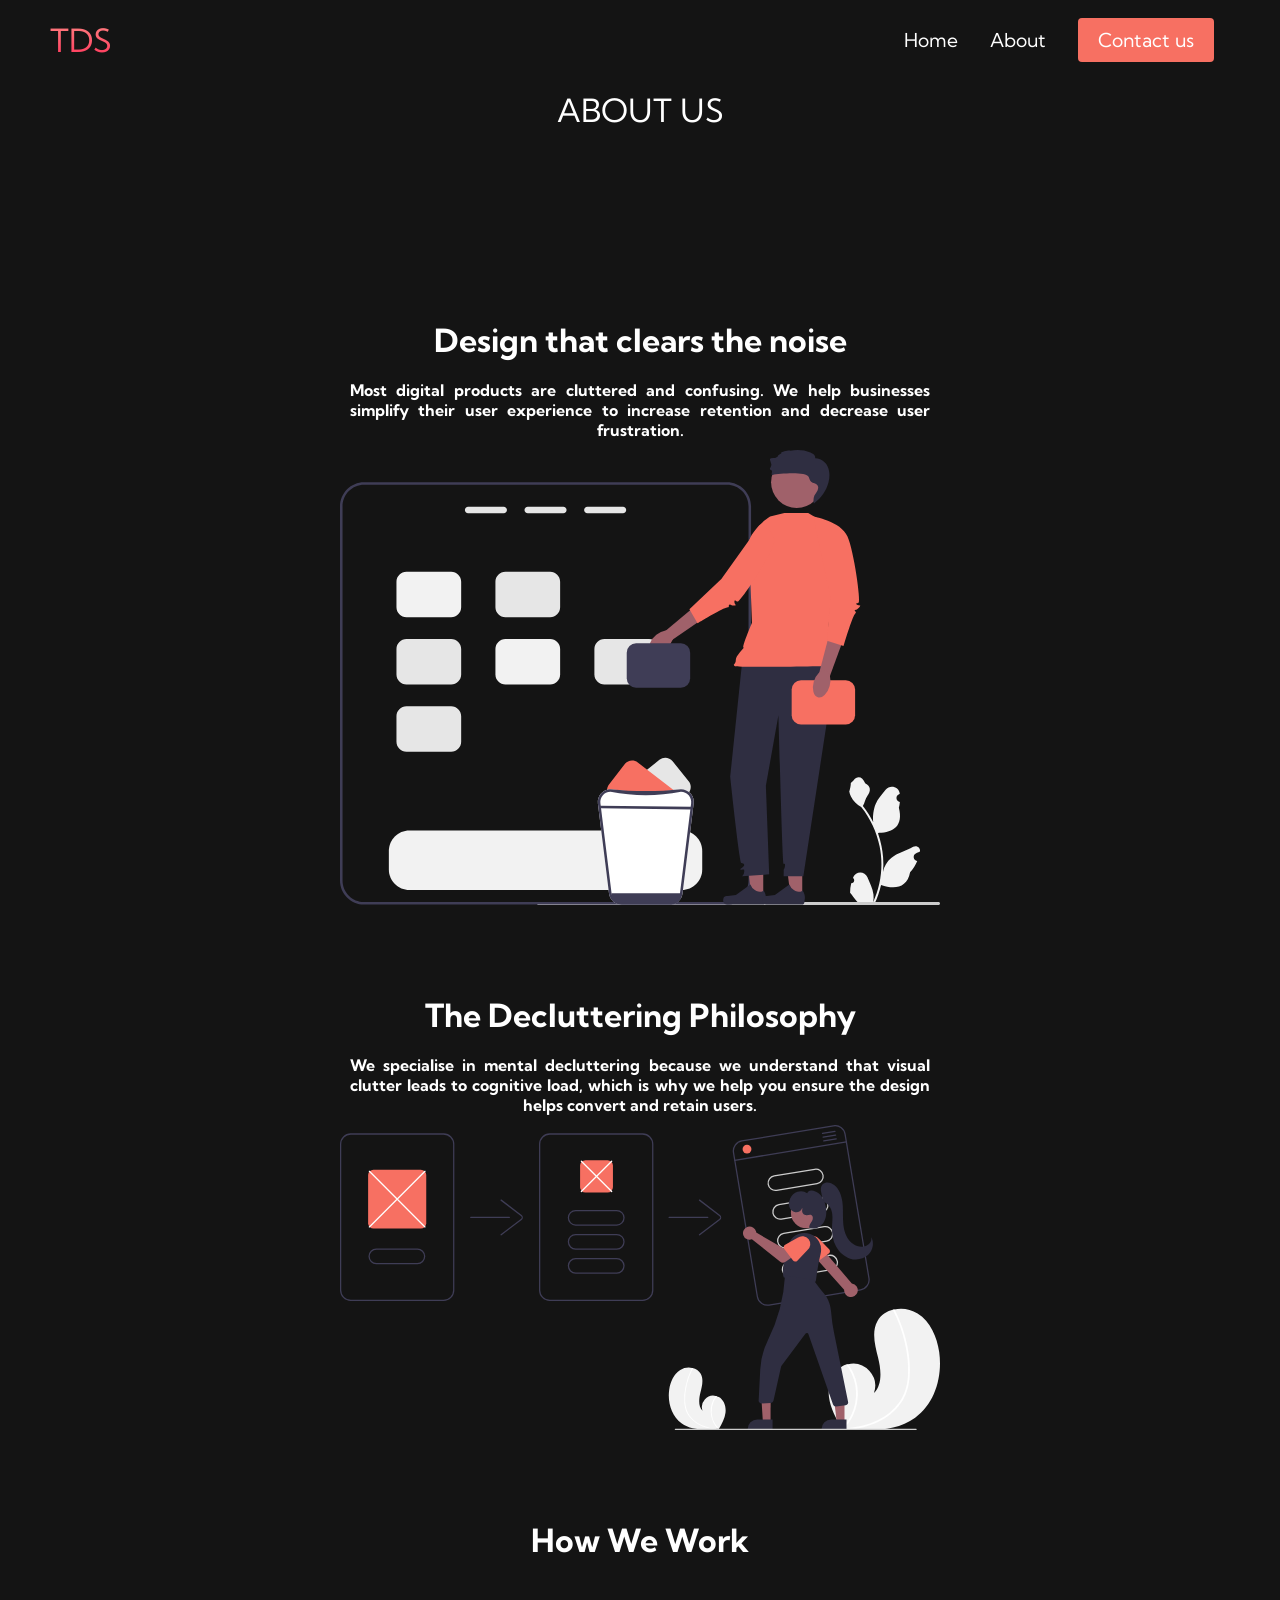
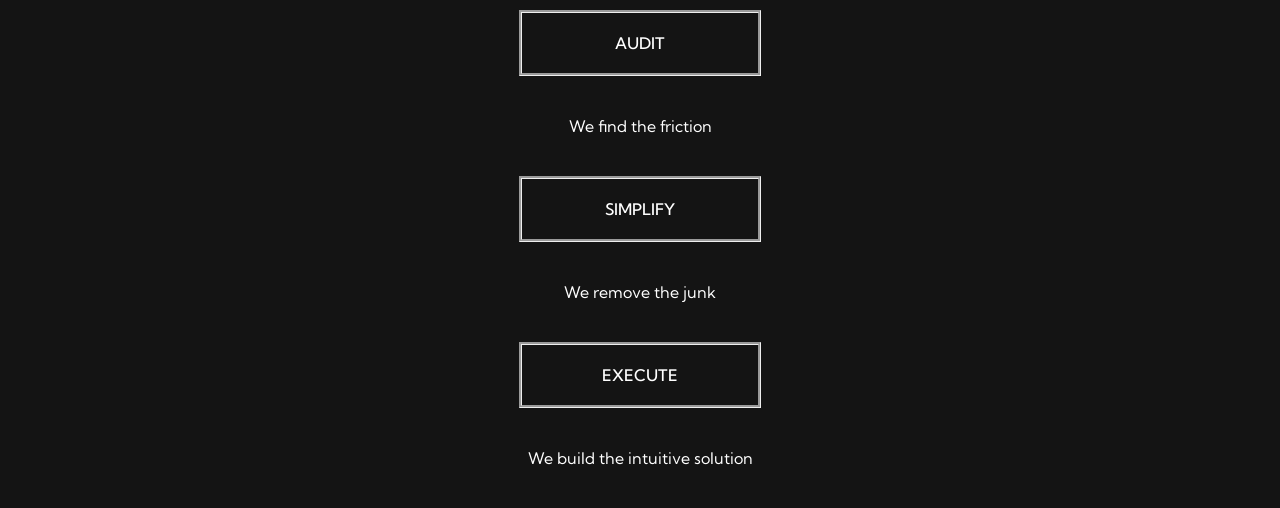
==== about.html @ 228919b5 "First commit- Knowledge share incomplete, Contact page incomplete" ====
<!doctype html>
<html lang="en">
  <head>
    <meta charset="UTF-8" />
    <meta name="viewport" content="width=device-width, initial-scale=1.0" />
    <title>About Us</title>
    <link rel="stylesheet" href="about-styles.css" />
    <link rel="preconnect" href="https://fonts.googleapis.com" />
    <link rel="preconnect" href="https://fonts.gstatic.com" crossorigin />
    <link
      href="https://fonts.googleapis.com/css2?family=Kumbh+Sans:wght,YOPQ@100..900,300&display=swap"
      rel="stylesheet"
    />
  </head>
  <body>
    <!--navbar section-->
    <nav class="navbar">
      <div class="navbar__container">
        <a href="/" id="navbar__logo">TDS</a>
        <div class="navbar__toggle" id="mobile-menu">
          <span class="bar"></span>
          <span class="bar"></span>
          <span class="bar"></span>
        </div>
        <ul class="navbar__menu">
          <li class="navbar__item">
            <a href="/" class="navbar__links"> Home </a>
          </li>
          <li class="navbar__item">
            <a href="/about.html" class="navbar__links"> About </a>
          </li>
          <li class="navbar__btn">
            <a href="/" class="button">Contact us</a>
          </li>
        </ul>
      </div>
    </nav>

    <!--Hero section About-->
    <div class="hero">
        <div id="heading">ABOUT US</div>
      <h1>Design that clears the noise</h1>
      <h2>
        Most digital products are cluttered and confusing. We help businesses
        simplify their user experience to increase retention and decrease user
        frustration.
      </h2>
      <img src="images\clean.svg" alt="" />
    </div>
    <!--Why Us Section-->
    <div class="why-us">
      <h1>The Decluttering Philosophy</h1>
      <h2>
        We specialise in mental decluttering because we understand that visual
        clutter leads to cognitive load, which is why we help you ensure the
        design helps convert and retain users.
      </h2>
      <img src="images\uiux.svg" alt="" />
    </div>

    <!--The Process Section-->
    <div class="the-process">
      <h1>How We Work</h1>
      <ul>
        <li>AUDIT</li>
        We find the friction
        <li>SIMPLIFY</li>
        We remove the junk
        <li>EXECUTE</li>
        We build the intuitive solution
      </ul>
    </div>
    <script src="app.js"></script>
  </body>
</html>
---- about-styles.css ----
* {
  box-sizing: border-box;
  margin: 0;
  padding: 0;
  font-family: "Kumbh Sans", sans-serif;
  background-color: #141414;
  color: #fff;
}
html {
  scroll-behavior: smooth;
}

.navbar {
  background: #111111;
  height: 80px;
  display: flex;
  justify-content: center;
  align-items: center;
  font-size: 1.2rem;
  position: sticky;
  top: 0;
  z-index: 999;
}

.navbar__container {
  display: flex;
  justify-content: space-between;
  height: 80px;
  z-index: 1;
  width: 100%;
  max-width: 1300px;
  margin: 0 auto;
  padding: 0 50px;
}

#navbar__logo {
  background-color: #ff8177;
  background-image: linear-gradient(to top, #ff0844 0%, #ffb199 100%);
  background-size: 100%;
  -webkit-background-clip: text;
  -moz-background-clip: text;
  -webkit-text-fill-color: transparent;
  -moz-text-fill-color: transparent;
  display: flex;
  align-items: center;
  cursor: pointer;
  text-decoration: none;
  font-size: 2rem;
}

.fa-gem {
  margin-right: 0.5rem;
}

.navbar__menu {
  display: flex;
  align-items: center;
  list-style: none;
  text-align: center;
}

.navbar__item {
  height: 80px;
}

.navbar__links {
  color: #fff;
  display: flex;
  align-items: center;
  justify-content: center;
  text-decoration: none;
  padding: 0 1rem;
  height: 100%;
}

.navbar__btn {
  display: flex;
  justify-content: center;
  align-items: center;
  padding: 0 1rem;
  width: 100%;
}

.button {
  display: flex;
  justify-content: center;
  align-items: center;
  text-decoration: none;
  padding: 10px 20px;
  height: 100%;
  width: 100%;
  border: none;
  outline: none;
  border-radius: 4px;
  background: #f77062;
  color: #fff;
}

.button:hover {
  background: #4837ff;
  transition: all 0.2s ease;
}

.navbar__links:hover {
  color: #f77062;
  transition: all 0.3s ease;
}

.main__content p {
  color: #fff;
}
h1 {
  text-align: center;
  font-size: 2rem;
  padding: 10px;
}
h2 {
  text-align: justify;
  text-align-last: center;
  font-size: 1rem;
  padding: 10px;
  width: 50%;
  margin: 0 auto;
}

/*Hero section- About*/
.hero {
  padding: 40px;
  min-height: 500px;
  text-align: center;
}

.hero img {
  display: block;
  margin: auto;
  width: 50%;
  height: 50%;
}
#heading{
  font-size: 2rem;
  margin-top: -30px;
  margin-bottom: 20vh;
}

/*Why Us Section*/
.why-us {
  padding: 40px;
  min-height: 500px;
  text-align: center;
}
.why-us img {
  display: block;
  margin: auto;
  width: 50%;
  height: 50%;
}
/*Our Process Section*/
.the-process {
  padding: 40px;
  min-height: 500px;
  text-align: center;
}
.the-process img {
  display: block;
  margin: auto;
  width: 50%;
  height: 50%;
}
.the-process ul {
  display: inline-block;
  text-align: center;
}
.the-process ul li {
  font-weight: 500;
  list-style: none;
  text-decoration: solid;
  padding: 20px 80px 20px;
  margin: 40px;
  border-style:groove;
  border-width: 3px;
}

@media screen and (max-width: 960px) {
  .navbar__container {
    display: flex;
    justify-content: space-between;
    height: 80px;
    z-index: 1;
    width: 100%;
    max-width: 1300px;
    padding: 0;
  }

  .navbar__menu {
    display: grid;
    grid-template-columns: auto;
    margin: 0;
    width: 100%;
    position: absolute;
    top: -1000px;
    opacity: 0;
    transition: all 0.5s ease;
    height: 50vh;
    z-index: -1;
    background: #131313;
  }

  .navbar__menu.active {
    top: 100%;
    opacity: 1;
    transition: all 0.5s ease;
    z-index: 99;
    height: 50vh;
    font-size: 1.6rem;
  }

  #navbar__logo {
    padding-left: 25px;
  }

  .navbar__toggle .bar {
    width: 25px;
    height: 3px;
    margin: 5px auto;
    transition: all 0.3 ease-in-out;
    background-color: #fff;
  }

  .navbar__item {
    width: 100%;
  }

  .navbar__links {
    text-align: center;
    padding: 2rem;
    width: 100%;
    display: table;
  }
  #mobile-menu {
    position: absolute;
    top: 20%;
    right: 5%;
    transform: translate(5%, 20%);
  }

  .navbar__btn {
    padding-bottom: 2rem;
  }

  .button {
    display: flex;
    justify-content: center;
    align-items: center;
    width: 80%;
    height: 80px;
    margin: 0;
  }

  .navbar__toggle .bar {
    display: block;
    cursor: pointer;
  }

  #mobile-menu.is-active .bar:nth-child(2) {
    opacity: 0;
  }
  #mobile-menu.is-active .bar:nth-child(1) {
    transform: translateY(8px) rotate(45deg);
  }
  #mobile-menu.is-active .bar:nth-child(3) {
    transform: translateY(-8px) rotate(-45deg);
  }
}
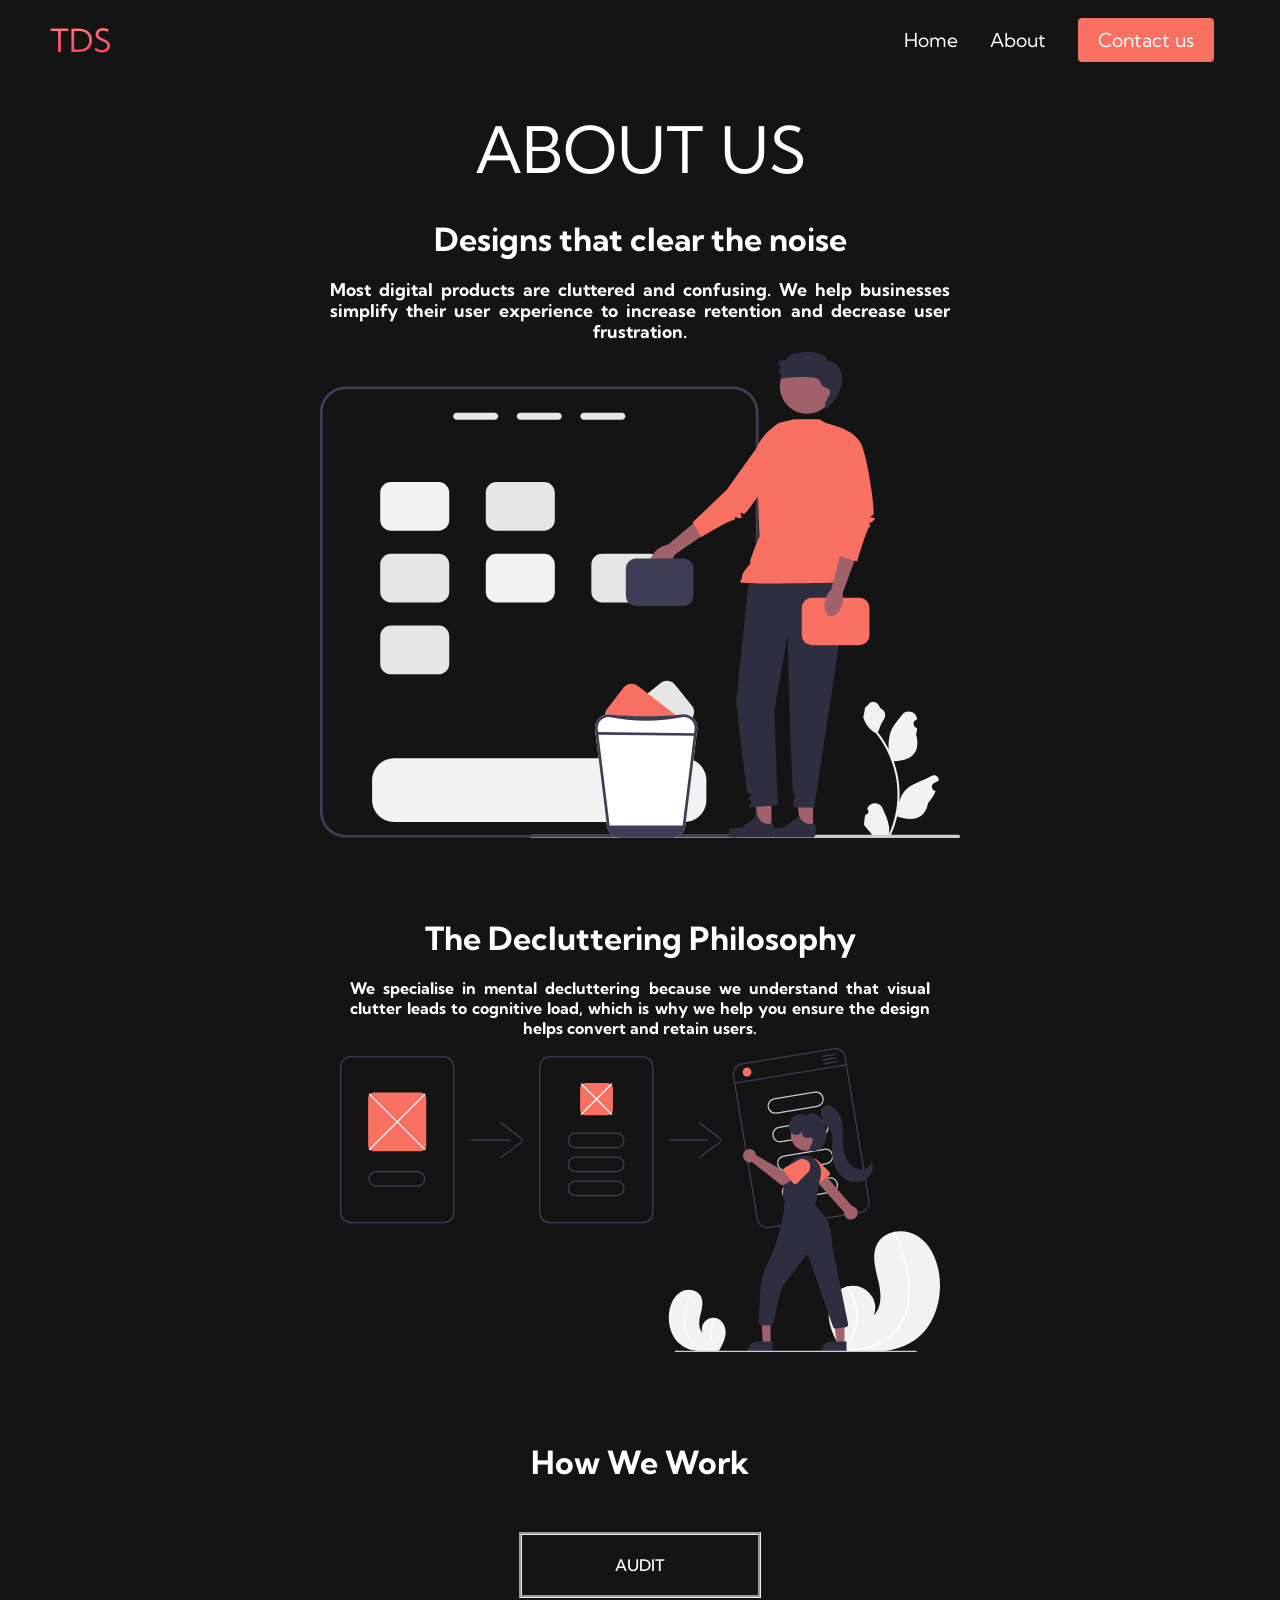
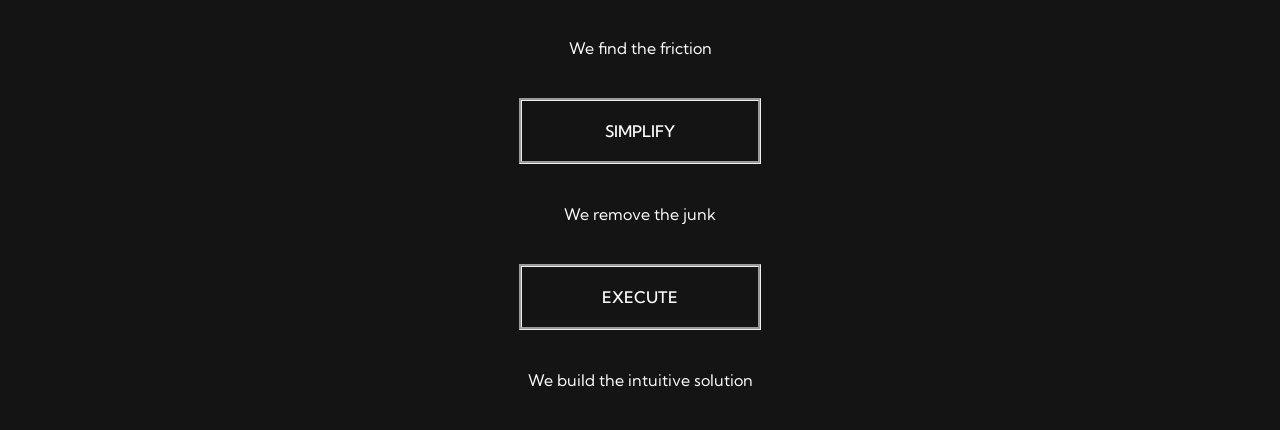
==== commit 301ad27a: "contact page major set up with form working successfully with some minor css changes toabout page" ====
--- a/about.html
+++ b/about.html
@@ -30,7 +30,7 @@
             <a href="/about.html" class="navbar__links"> About </a>
           </li>
           <li class="navbar__btn">
-            <a href="/" class="button">Contact us</a>
+            <a href="/contact.html" class="button">Contact us</a>
           </li>
         </ul>
       </div>
@@ -39,7 +39,7 @@
     <!--Hero section About-->
     <div class="hero">
         <div id="heading">ABOUT US</div>
-      <h1>Design that clears the noise</h1>
+      <h1>Designs that clear the noise</h1>
       <h2>
         Most digital products are cluttered and confusing. We help businesses
         simplify their user experience to increase retention and decrease user
--- a/about-styles.css
+++ b/about-styles.css
@@ -125,21 +125,28 @@
 
 /*Hero section- About*/
 .hero {
-  padding: 40px;
+  
   min-height: 500px;
   text-align: center;
+}
+
+.hero h2{
+  font-size: 1.10rem;
 }
 
 .hero img {
   display: block;
   margin: auto;
+  padding-bottom: 30px;
   width: 50%;
   height: 50%;
+
 }
 #heading{
-  font-size: 2rem;
-  margin-top: -30px;
-  margin-bottom: 20vh;
+  font-size: 4rem;
+  padding: 20px;
+  margin-top: 10px;
+  
 }
 
 /*Why Us Section*/
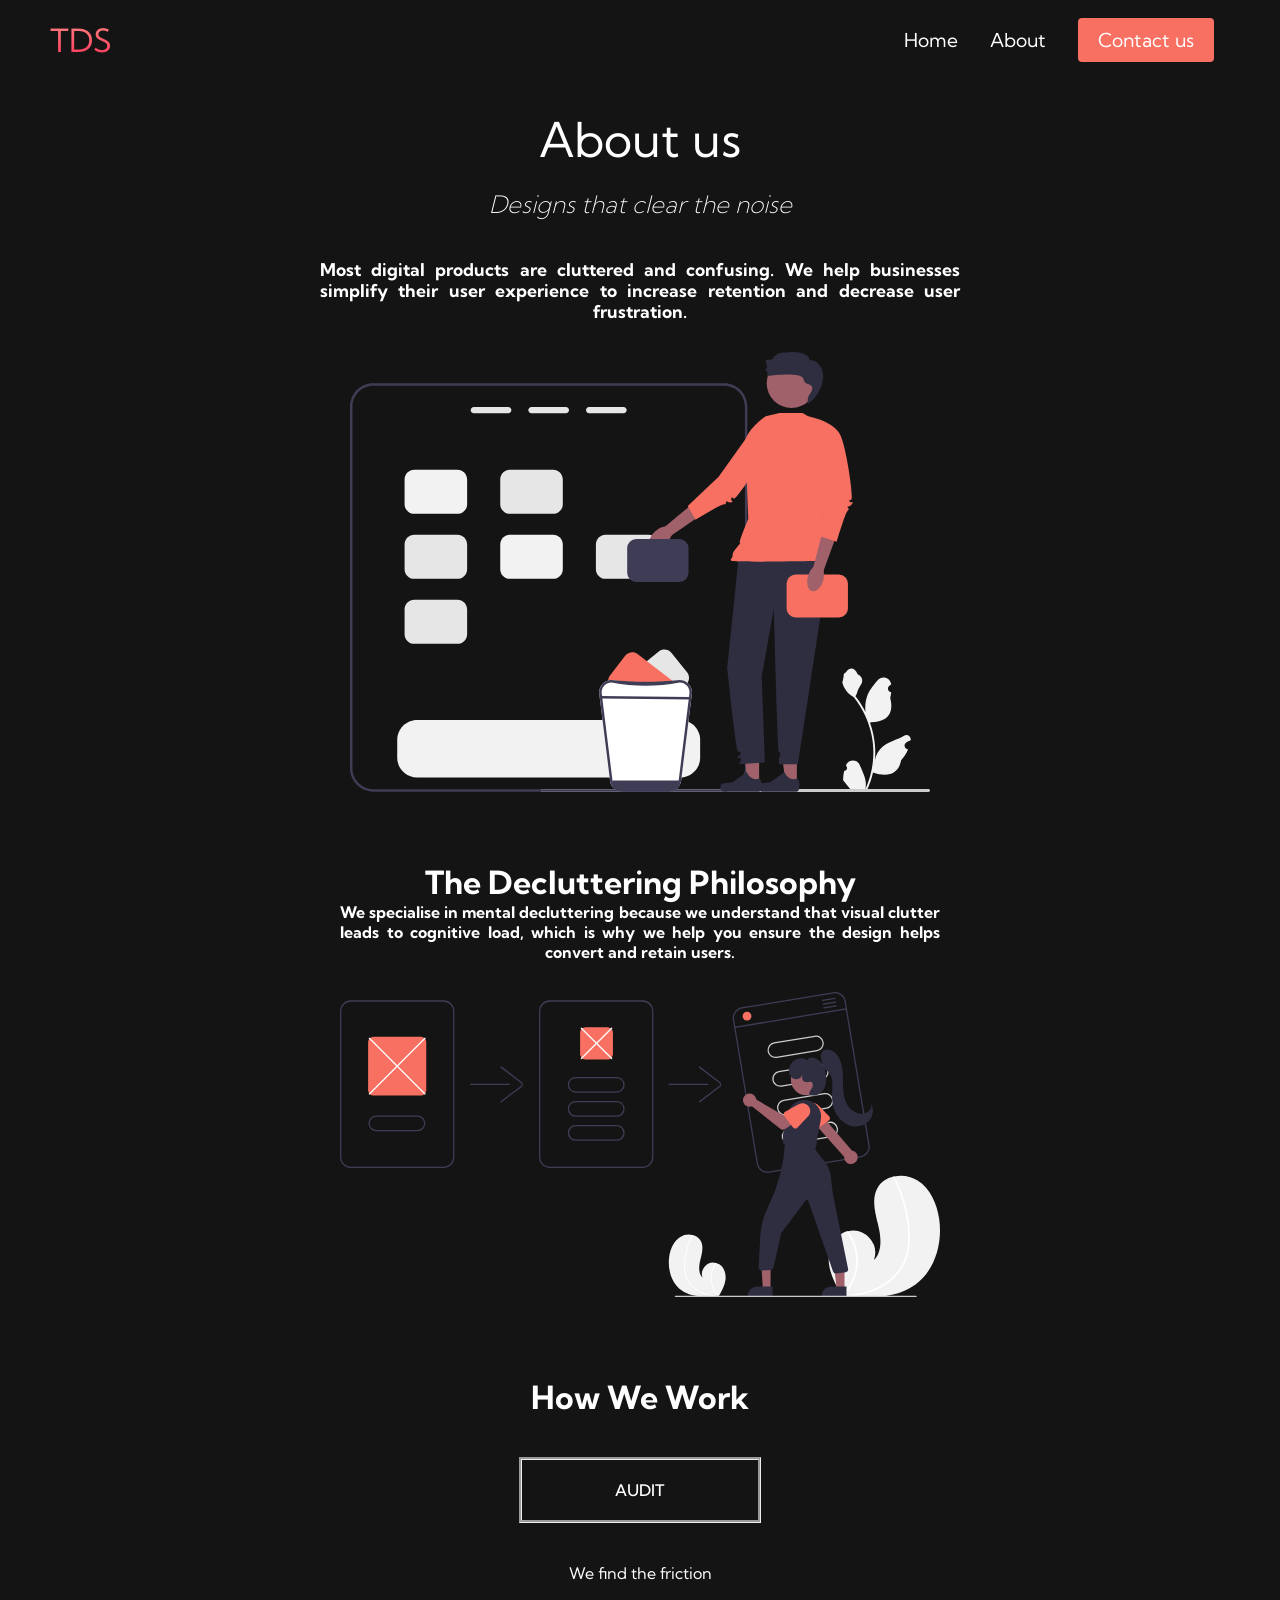
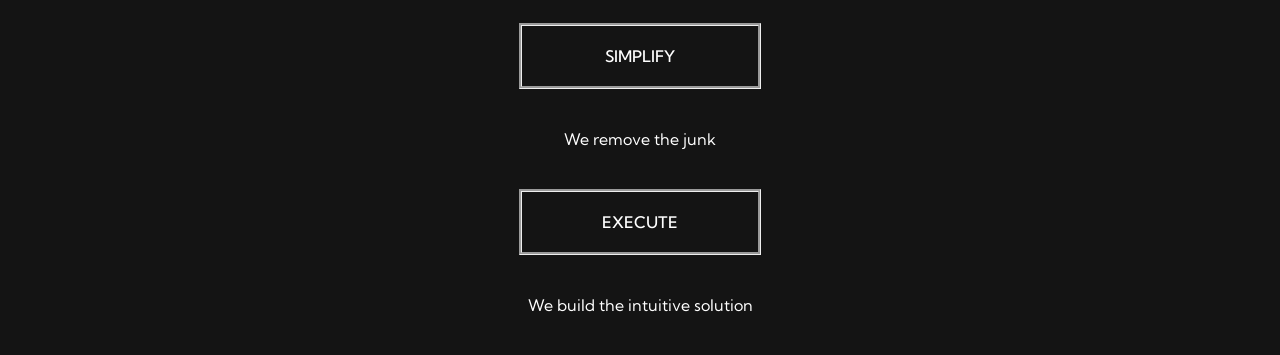
==== commit d8281d23: "some more CSS modifications for phone view" ====
--- a/about.html
+++ b/about.html
@@ -38,7 +38,7 @@
 
     <!--Hero section About-->
     <div class="hero">
-        <div id="heading">ABOUT US</div>
+        <div id="heading">About us</div>
       <h1>Designs that clear the noise</h1>
       <h2>
         Most digital products are cluttered and confusing. We help businesses
--- a/about-styles.css
+++ b/about-styles.css
@@ -112,41 +112,45 @@
 h1 {
   text-align: center;
   font-size: 2rem;
-  padding: 10px;
+  
 }
 h2 {
   text-align: justify;
   text-align-last: center;
   font-size: 1rem;
-  padding: 10px;
+  
   width: 50%;
   margin: 0 auto;
 }
 
 /*Hero section- About*/
 .hero {
-  
   min-height: 500px;
   text-align: center;
 }
 
-.hero h2{
-  font-size: 1.10rem;
+.hero h1{
+  font-size: 1.5rem;
+  font-style: italic;
+  font-weight: 200;
+  padding-bottom: 40px;
+}
+
+.hero h2 {
+  font-size: 1.1rem;
 }
 
 .hero img {
   display: block;
   margin: auto;
-  padding-bottom: 30px;
+  padding: 30px;
   width: 50%;
   height: 50%;
-
-}
-#heading{
-  font-size: 4rem;
+}
+#heading {
+  font-size: 3rem;
   padding: 20px;
   margin-top: 10px;
-  
 }
 
 /*Why Us Section*/
@@ -157,6 +161,7 @@
 }
 .why-us img {
   display: block;
+  padding-top:30px ;
   margin: auto;
   width: 50%;
   height: 50%;
@@ -183,7 +188,7 @@
   text-decoration: solid;
   padding: 20px 80px 20px;
   margin: 40px;
-  border-style:groove;
+  border-style: groove;
   border-width: 3px;
 }
 
@@ -277,4 +282,13 @@
   #mobile-menu.is-active .bar:nth-child(3) {
     transform: translateY(-8px) rotate(-45deg);
   }
-}
+  #heading {
+    font-size: 2rem;
+    padding: 20px;
+    margin-top: 10px;
+  }
+  .hero h1{
+    font-size: 1.5rem;
+    padding-bottom: 30px;
+  }
+}
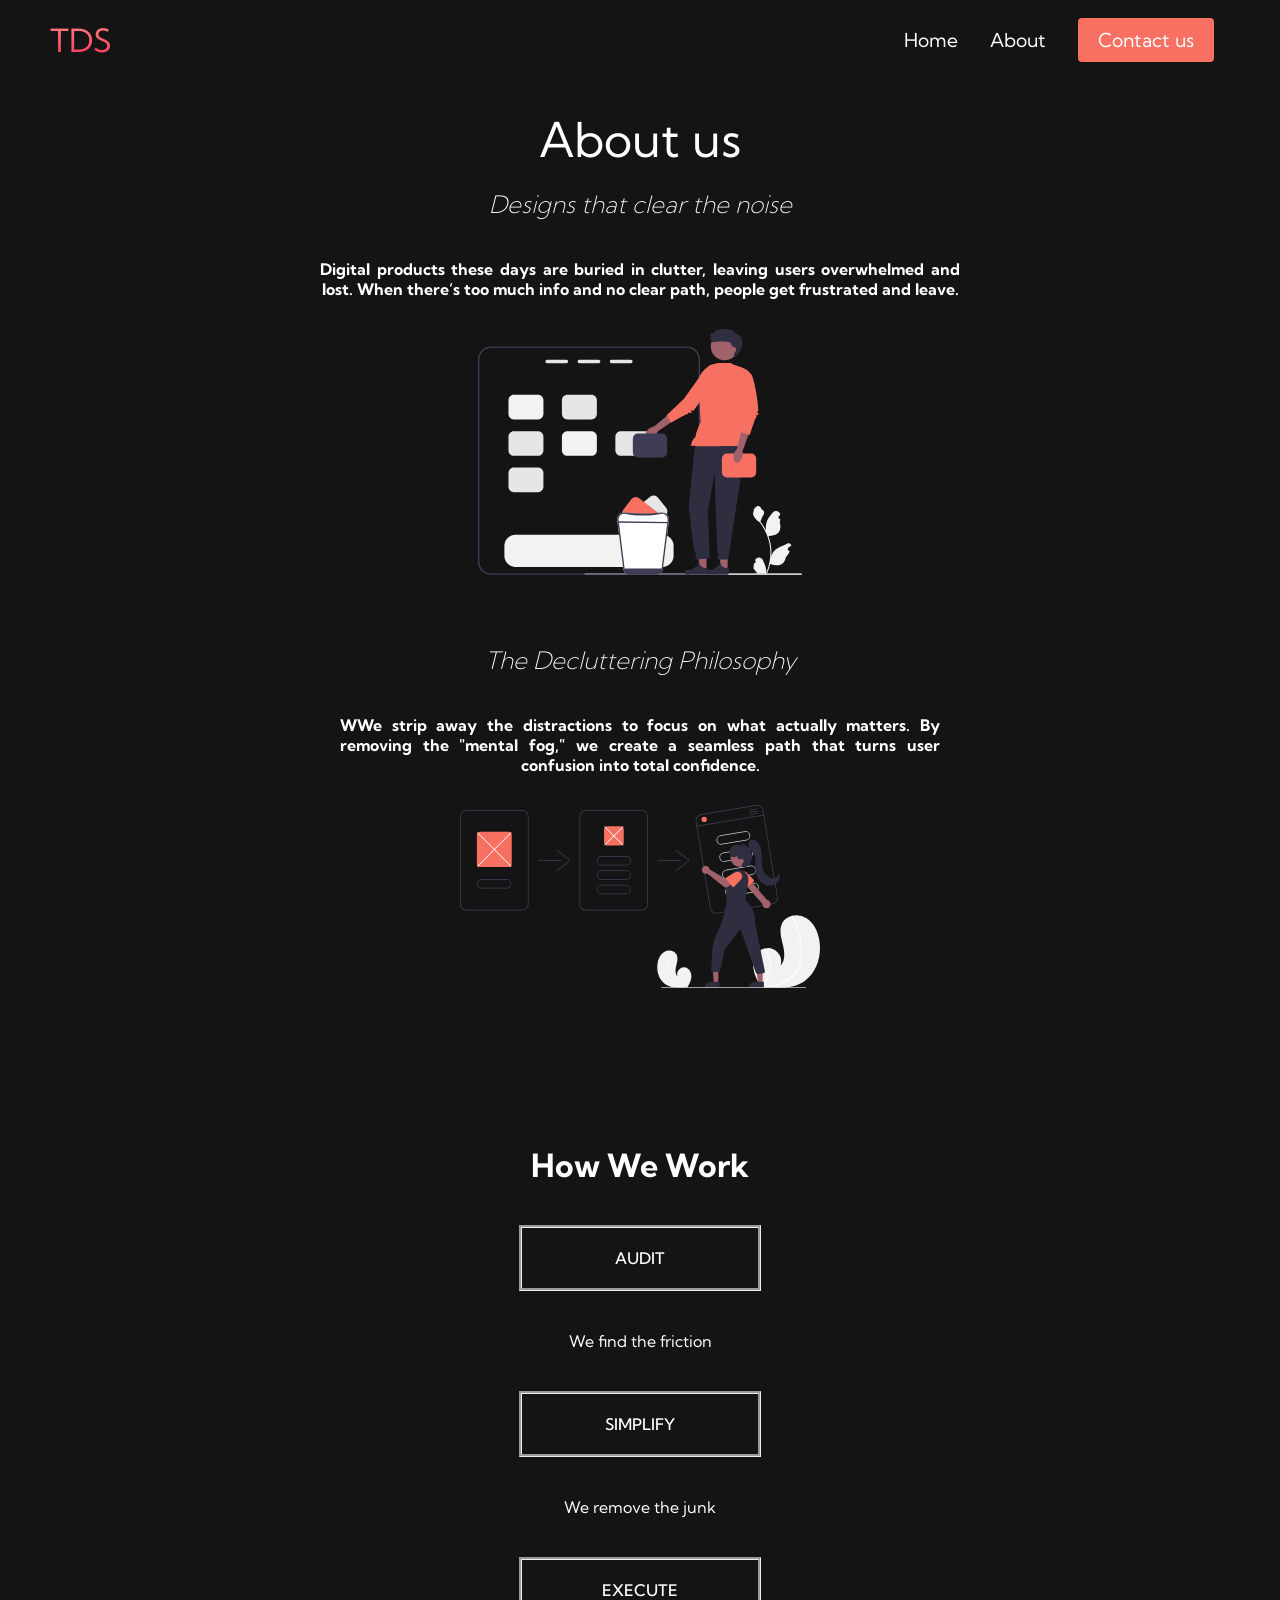
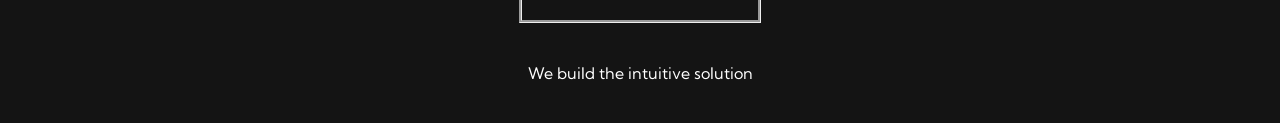
==== commit 330805b1: "fixed most issues" ====
--- a/about.html
+++ b/about.html
@@ -41,9 +41,7 @@
         <div id="heading">About us</div>
       <h1>Designs that clear the noise</h1>
       <h2>
-        Most digital products are cluttered and confusing. We help businesses
-        simplify their user experience to increase retention and decrease user
-        frustration.
+        Digital products these days are buried in clutter, leaving users overwhelmed and lost. When there’s too much info and no clear path, people get frustrated and leave.
       </h2>
       <img src="images\clean.svg" alt="" />
     </div>
@@ -51,9 +49,7 @@
     <div class="why-us">
       <h1>The Decluttering Philosophy</h1>
       <h2>
-        We specialise in mental decluttering because we understand that visual
-        clutter leads to cognitive load, which is why we help you ensure the
-        design helps convert and retain users.
+        WWe strip away the distractions to focus on what actually matters. By removing the "mental fog," we create a seamless path that turns user confusion into total confidence.
       </h2>
       <img src="images\uiux.svg" alt="" />
     </div>
--- a/about-styles.css
+++ b/about-styles.css
@@ -137,14 +137,14 @@
 }
 
 .hero h2 {
-  font-size: 1.1rem;
+  font-size: 1rem;
 }
 
 .hero img {
   display: block;
   margin: auto;
   padding: 30px;
-  width: 50%;
+  width: 30%;
   height: 50%;
 }
 #heading {
@@ -163,8 +163,15 @@
   display: block;
   padding-top:30px ;
   margin: auto;
-  width: 50%;
+  width: 30%;
   height: 50%;
+}
+
+.why-us h1{
+  font-size: 1.5rem;
+  font-style: italic;
+  font-weight: 200;
+  padding-bottom: 40px;
 }
 /*Our Process Section*/
 .the-process {
@@ -291,4 +298,14 @@
     font-size: 1.5rem;
     padding-bottom: 30px;
   }
-}
+
+  .hero img{
+    width: 50%;
+    height: 50%;
+  }
+  
+  .why-us img{
+    width: 60%;
+    height: 50%;
+  }
+}
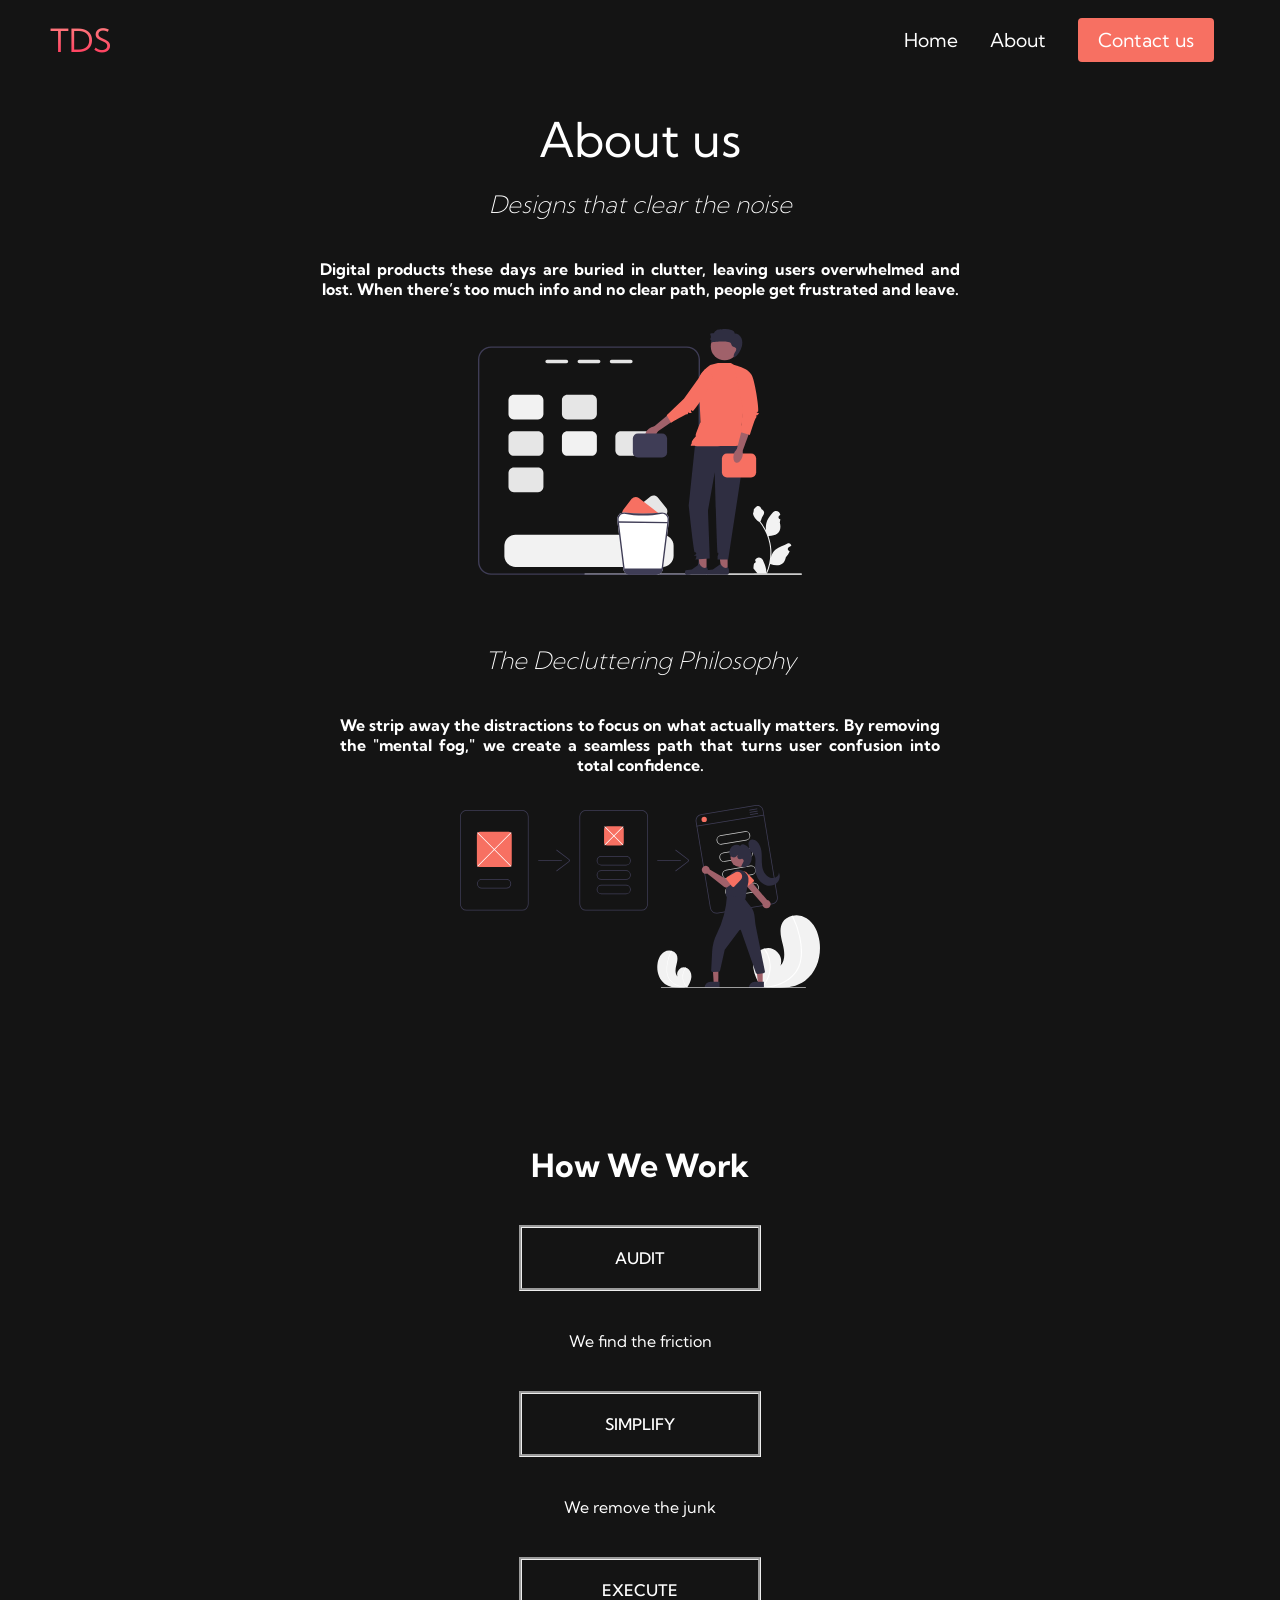
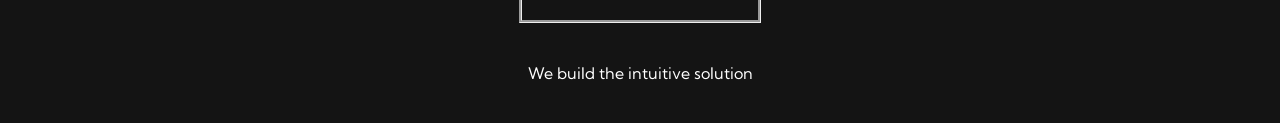
==== commit 1ee8ef4c: "Update about.html fixed WWE to We" ====
--- a/about.html
+++ b/about.html
@@ -49,7 +49,7 @@
     <div class="why-us">
       <h1>The Decluttering Philosophy</h1>
       <h2>
-        WWe strip away the distractions to focus on what actually matters. By removing the "mental fog," we create a seamless path that turns user confusion into total confidence.
+        We strip away the distractions to focus on what actually matters. By removing the "mental fog," we create a seamless path that turns user confusion into total confidence.
       </h2>
       <img src="images\uiux.svg" alt="" />
     </div>
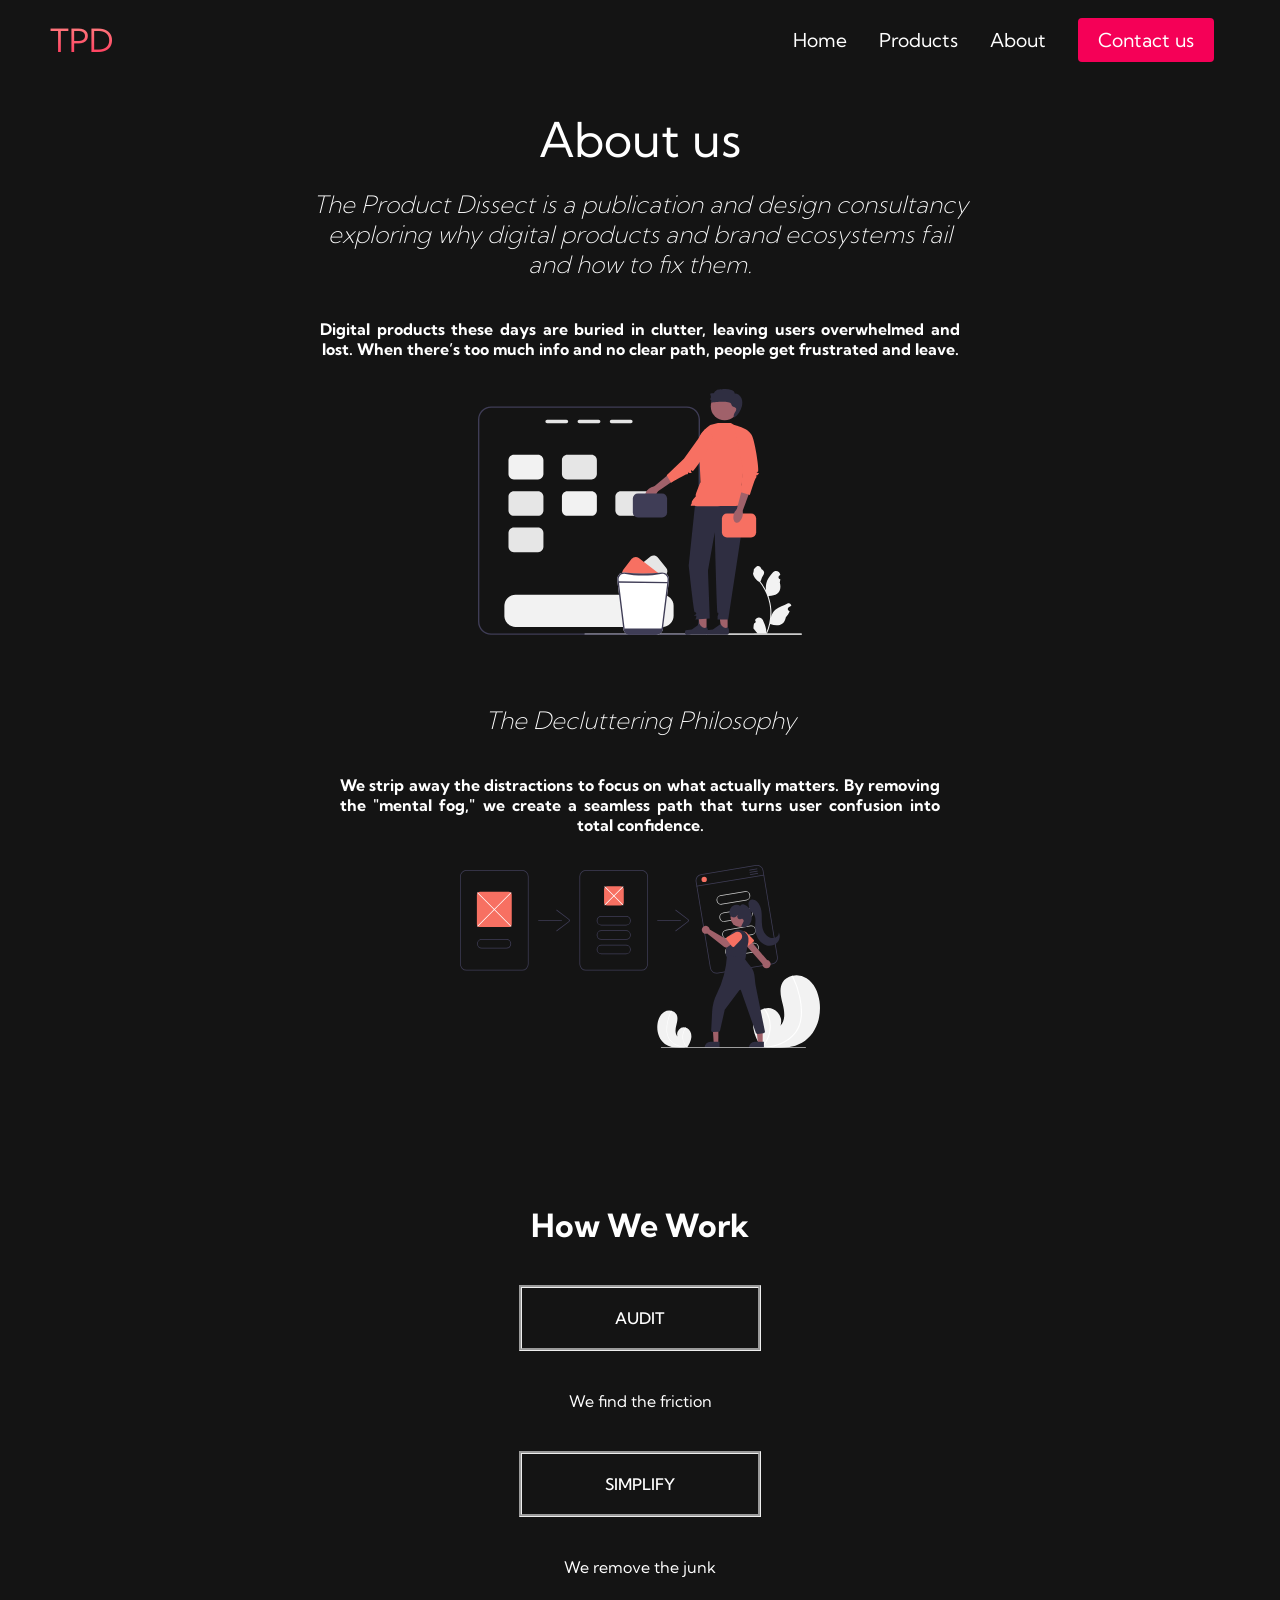
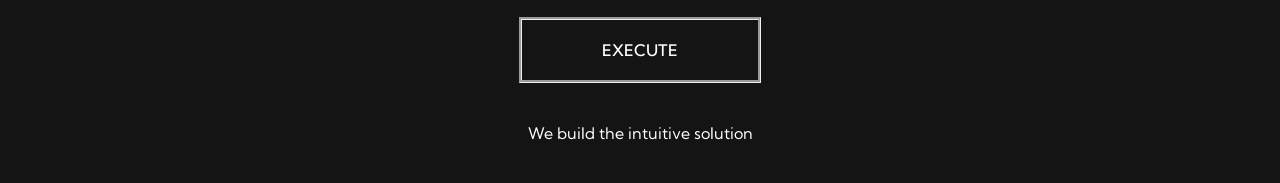
==== commit c3f61c55: "name changed" ====
--- a/about.html
+++ b/about.html
@@ -16,7 +16,7 @@
     <!--navbar section-->
     <nav class="navbar">
       <div class="navbar__container">
-        <a href="/" id="navbar__logo">TDS</a>
+        <a href="/" id="navbar__logo">TPD</a>
         <div class="navbar__toggle" id="mobile-menu">
           <span class="bar"></span>
           <span class="bar"></span>
@@ -25,6 +25,9 @@
         <ul class="navbar__menu">
           <li class="navbar__item">
             <a href="/" class="navbar__links"> Home </a>
+          </li>
+          <li class="navbar__item">
+            <a href="products.html" class="navbar__links">Products</a>
           </li>
           <li class="navbar__item">
             <a href="/about.html" class="navbar__links"> About </a>
@@ -38,10 +41,12 @@
 
     <!--Hero section About-->
     <div class="hero">
-        <div id="heading">About us</div>
-      <h1>Designs that clear the noise</h1>
+      <div id="heading">About us</div>
+      <h1>The Product Dissect is a publication and design consultancy</br> exploring why digital products and brand ecosystems fail</br>and how to fix them.</h1>
       <h2>
-        Digital products these days are buried in clutter, leaving users overwhelmed and lost. When there’s too much info and no clear path, people get frustrated and leave.
+        Digital products these days are buried in clutter, leaving users
+        overwhelmed and lost. When there’s too much info and no clear path,
+        people get frustrated and leave.
       </h2>
       <img src="images\clean.svg" alt="" />
     </div>
@@ -49,7 +54,9 @@
     <div class="why-us">
       <h1>The Decluttering Philosophy</h1>
       <h2>
-        We strip away the distractions to focus on what actually matters. By removing the "mental fog," we create a seamless path that turns user confusion into total confidence.
+        We strip away the distractions to focus on what actually matters. By
+        removing the "mental fog," we create a seamless path that turns user
+        confusion into total confidence.
       </h2>
       <img src="images\uiux.svg" alt="" />
     </div>
--- a/about-styles.css
+++ b/about-styles.css
@@ -92,7 +92,7 @@
   border: none;
   outline: none;
   border-radius: 4px;
-  background: #f77062;
+  background: #F50057;
   color: #fff;
 }
 
